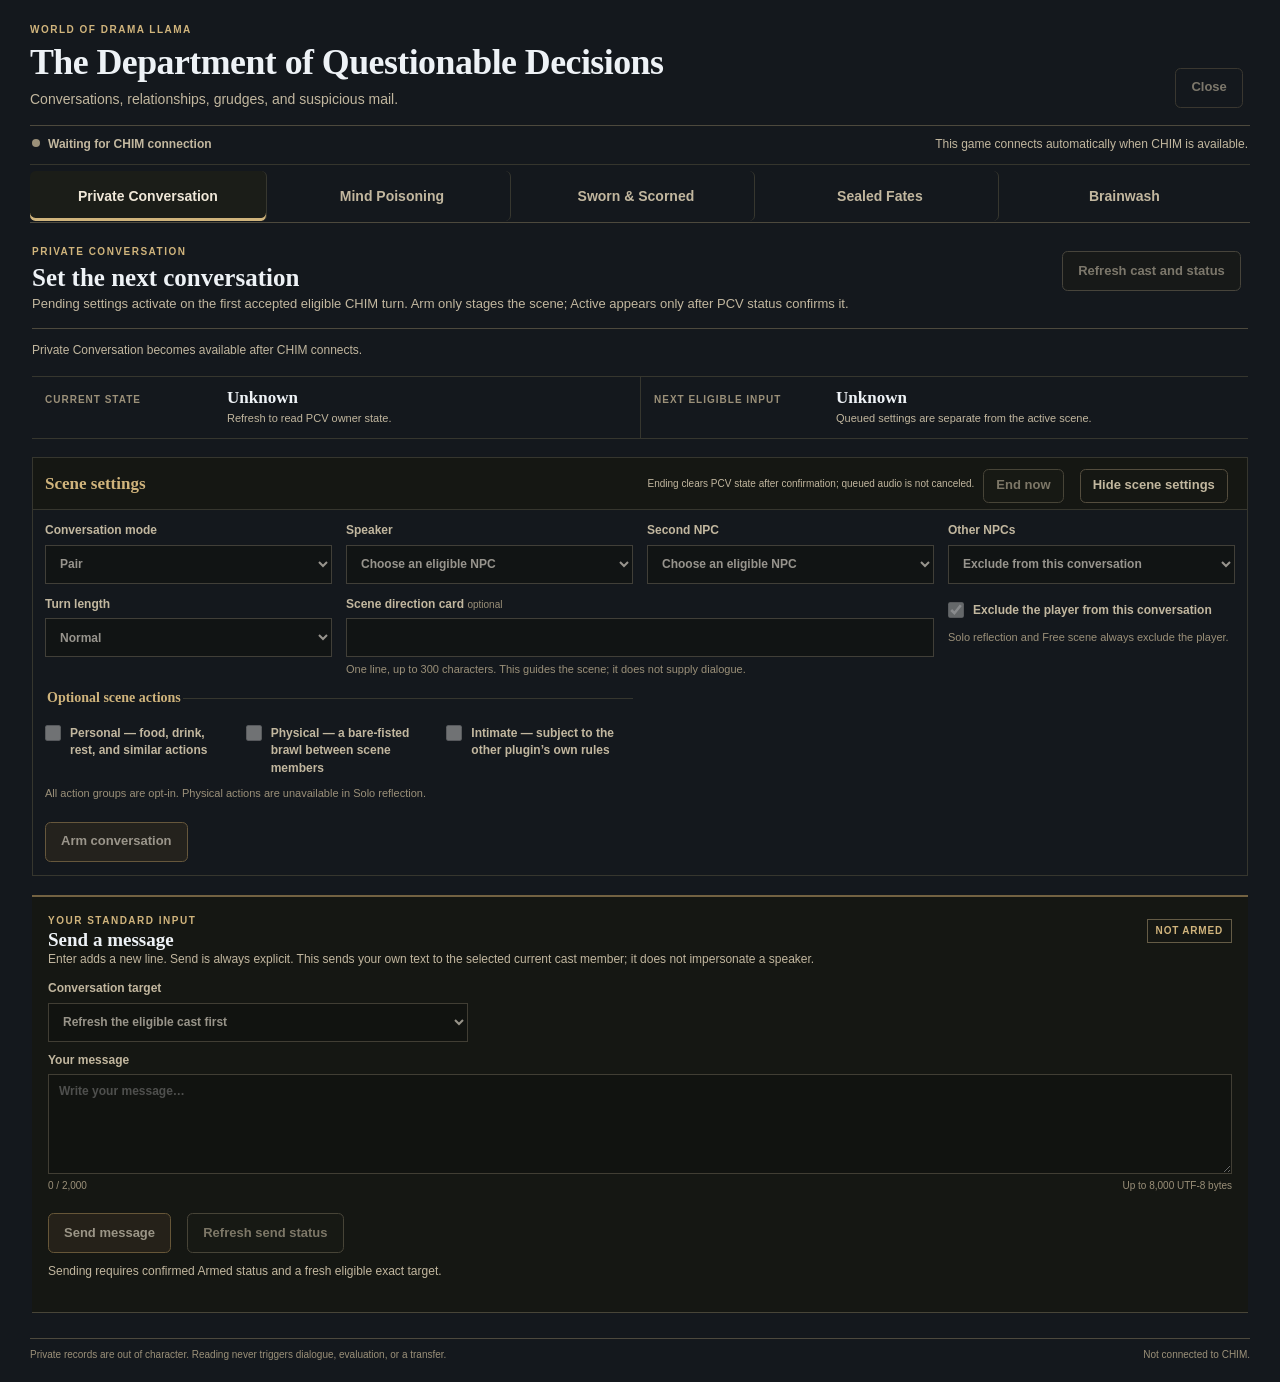
==== ui/index.html @ a4e3b837 "feat: integrate Brainwash authoring into PRISMA" ====
<!doctype html>
<html lang="en">
<head>
  <meta charset="utf-8">
  <meta name="viewport" content="width=device-width, initial-scale=1">
  <meta name="color-scheme" content="dark">
  <title>World of Drama Llama: The Department of Questionable Decisions</title>
  <link rel="stylesheet" href="./app.css">
  <link rel="stylesheet" href="./brainwash-editor.css">
  <script src="./brainwash-editor.js" defer></script>
  <script src="./app.js" defer></script>
</head>
<body>
  <main class="app-shell">
    <header class="masthead">
      <div class="brand">
        <p class="eyebrow">World of Drama Llama</p>
        <h1>The Department of Questionable Decisions</h1>
        <p class="subtitle">Conversations, relationships, grudges, and suspicious mail.</p>
      </div>
      <button id="close-view" class="button quiet" type="button">Close</button>
    </header>

    <div class="connection-line">
      <span id="connection-status" class="state-mark" data-state="waiting">Waiting for CHIM connection</span>
      <span id="permission-status" class="subtle">This game connects automatically when CHIM is available.</span>
    </div>
    <div id="connection-actions" class="connection-actions" hidden>
      <div class="button-row connection-buttons">
        <button id="retry-connection" class="button secondary" type="button">Retry connection</button>
      </div>
    </div>

    <nav class="tabs" role="tablist" aria-label="Department tabs">
      <button id="tab-pcv" class="tab" role="tab" type="button" aria-controls="panel-pcv" aria-selected="true" tabindex="0">Private Conversation</button>
      <button id="tab-mp" class="tab" role="tab" type="button" aria-controls="panel-mp" aria-selected="false" tabindex="-1">Mind Poisoning</button>
      <button id="tab-sas" class="tab" role="tab" type="button" aria-controls="panel-sas" aria-selected="false" tabindex="-1">Sworn &amp; Scorned</button>
      <button id="tab-mail" class="tab" role="tab" type="button" aria-controls="panel-mail" aria-selected="false" tabindex="-1">Sealed Fates</button>
      <button id="tab-brainwash" class="tab" role="tab" type="button" aria-controls="panel-brainwash" aria-selected="false" tabindex="-1">Brainwash</button>
    </nav>

    <section id="panel-pcv" class="tab-panel" role="tabpanel" aria-labelledby="tab-pcv" tabindex="0">
      <header class="view-heading">
        <div><p class="eyebrow">PRIVATE CONVERSATION</p><h2>Set the next conversation</h2><p>Pending settings activate on the first accepted eligible CHIM turn. Arm only stages the scene; Active appears only after PCV status confirms it.</p></div>
        <button id="pcv-refresh" class="button secondary" type="button">Refresh cast and status</button>
      </header>
      <p id="pcv-state" class="state-line" role="status" aria-live="polite">Private Conversation becomes available after CHIM connects.</p>
      <div class="pcv-summary">
        <div><span class="field-label">Current state</span><strong id="pcv-current">Unknown</strong><small id="pcv-current-detail">No owner status has been read.</small></div>
        <div><span class="field-label">Next eligible input</span><strong id="pcv-pending">Unknown</strong><small id="pcv-pending-detail">Queued settings are shown separately from an active scene.</small></div>
      </div>

      <div class="pcv-settings-heading">
        <span id="pcv-settings-label">Scene settings</span>
        <div class="pcv-settings-actions">
          <span id="pcv-end-note" class="subtle">Ending clears PCV state after confirmation; queued audio is not canceled.</span>
          <button id="pcv-end" class="button secondary" type="button" aria-describedby="pcv-end-note" disabled>End now</button>
          <button id="pcv-settings-toggle" class="button quiet" type="button" aria-controls="pcv-config-fields" aria-expanded="true">Hide scene settings</button>
        </div>
      </div>
      <form id="pcv-form" novalidate>
        <fieldset id="pcv-config-fields" aria-labelledby="pcv-settings-label" disabled>
          <legend class="sr-only">Scene settings</legend>
          <div class="field-grid">
            <div class="field">
              <label for="conversation-mode">Conversation mode</label>
              <select id="conversation-mode" name="scene_mode">
                <option value="pair">Pair</option><option value="group">Group</option><option value="solo">Solo reflection</option><option value="free">Free scene</option>
              </select>
            </div>
            <div class="field" id="actor-a-wrap"><label for="actor-a">Speaker</label><select id="actor-a" name="actor_a"><option value="">Choose an eligible NPC</option></select></div>
            <div class="field" id="actor-b-wrap"><label for="actor-b">Second NPC</label><select id="actor-b" name="actor_b"><option value="">Choose an eligible NPC</option></select></div>
            <div class="field group-only" id="actor-c-wrap"><label for="actor-c">Additional NPC C</label><select id="actor-c" name="actor_c"><option value="">No additional NPC</option></select></div>
            <div class="field group-only" id="actor-d-wrap"><label for="actor-d">Additional NPC D</label><select id="actor-d" name="actor_d"><option value="">No additional NPC</option></select></div>
            <div class="field group-only" id="opener-wrap"><label for="opener">Who speaks first</label><select id="opener" name="opener"><option value="auto">Auto</option></select></div>
            <div class="field free-only" id="free-cap-wrap"><label for="free-cap">Free-scene cast size</label><select id="free-cap" name="free_cap"><option value="2">2 NPCs</option><option value="3">3 NPCs</option><option value="4">4 NPCs</option><option value="5">5 NPCs</option><option value="6" selected>6 NPCs</option></select></div>
            <div class="field"><label for="bystander-mode">Other NPCs</label><select id="bystander-mode" name="bystander_mode"><option value="exclude">Exclude from this conversation</option><option value="silent">Present but silent</option></select></div>
            <div class="field pair-only"><label for="pace">Turn length</label><select id="pace" name="pace"><option value="normal">Normal</option><option value="short">Short</option><option value="long">Long</option></select></div>
            <div class="field span-two"><label for="scene-card">Scene direction card <span class="optional">optional</span></label><input id="scene-card" name="card" maxlength="300" autocomplete="off"><small>One line, up to 300 characters. This guides the scene; it does not supply dialogue.</small></div>
            <div class="field player-choice"><label class="check-label"><input id="exclude-player" name="exclude_player" type="checkbox" checked><span>Exclude the player from this conversation</span></label><small>Solo reflection and Free scene always exclude the player.</small></div>
            <fieldset class="field action-options span-two"><legend>Optional scene actions</legend>
              <label class="check-label"><input id="action-personal" type="checkbox" name="actions" value="personal"><span>Personal — food, drink, rest, and similar actions</span></label>
              <label class="check-label"><input id="action-physical" type="checkbox" name="actions" value="physical"><span>Physical — a bare-fisted brawl between scene members</span></label>
              <label class="check-label"><input id="action-intimate" type="checkbox" name="actions" value="intimate"><span>Intimate — subject to the other plugin’s own rules</span></label>
              <small>All action groups are opt-in. Physical actions are unavailable in Solo reflection.</small>
            </fieldset>
          </div>
          <div class="button-row"><button id="pcv-arm" class="button" type="button">Arm conversation</button></div>
        </fieldset>
      </form>
      <section class="compose-panel" aria-labelledby="pcv-input-heading">
        <div class="section-heading"><div><p class="eyebrow">YOUR STANDARD INPUT</p><h3 id="pcv-input-heading">Send a message</h3></div><span id="pcv-send-state" class="status-chip">Not armed</span></div>
        <p class="subtle">Enter adds a new line. Send is always explicit. This sends your own text to the selected current cast member; it does not impersonate a speaker.</p>
        <div class="field short-field"><label for="send-target">Conversation target</label><select id="send-target" disabled><option value="">Refresh the eligible cast first</option></select></div>
        <label class="field" for="pcv-text"><span>Your message</span><textarea id="pcv-text" rows="4" placeholder="Write your message…" disabled></textarea><span class="count-line"><span id="pcv-count">0 / 2,000</span><span>Up to 8,000 UTF-8 bytes</span></span></label>
        <div class="button-row"><button id="pcv-send" class="button" type="button" disabled>Send message</button><button id="pcv-refresh-send" class="button secondary" type="button">Refresh send status</button><button id="pcv-discard-unknown" class="button quiet" type="button" hidden>Discard unknown draft</button></div>
        <p id="pcv-send-note" class="notice" role="status" aria-live="polite">Sending requires confirmed Armed status and a fresh eligible exact target.</p>
      </section>
    </section>

    <section id="panel-mp" class="tab-panel" role="tabpanel" aria-labelledby="tab-mp" tabindex="0" hidden>
      <header class="view-heading"><div><p class="eyebrow">MIND POISONING · OUT OF CHARACTER INSPECTOR</p><h2>Relationship changes</h2><p>Directed private history, with proposed changes, confirmed outcomes, and later current values kept separate.</p></div><div class="button-row"><button id="mp-refresh" class="button secondary" type="button">Refresh relationship history</button><button id="mp-more" class="button quiet" type="button" disabled>Load older</button></div></header>
      <div class="field-grid filter-grid"><div class="field"><label for="mp-perspective">Perspective</label><select id="mp-perspective" disabled><option value="">No authorized perspectives</option></select><small id="mp-perspective-limit"></small></div><div class="field"><label for="mp-target">Target filter <span class="optional">optional</span></label><select id="mp-target" disabled><option value="">All targets</option></select></div><div id="mp-state" class="state-line span-two" role="status" aria-live="polite">Authentication is required to inspect relationship history.</div></div>
      <div class="table-wrap"><table><thead><tr><th>Direction · event</th><th>Proposed / applied</th><th>Historical before / after</th><th>Current now</th><th>Type, source, reason, certainty</th></tr></thead><tbody id="mp-rows"><tr><td colspan="5" class="empty-row">No authorized history has been read.</td></tr></tbody></table></div>
      <p id="mp-limited" class="notice"></p>
    </section>

    <section id="panel-sas" class="tab-panel" role="tabpanel" aria-labelledby="tab-sas" tabindex="0" hidden>
      <header class="view-heading"><div><p class="eyebrow">SWORN &amp; SCORNED · OUT OF CHARACTER INSPECTOR</p><h2>Grievances and promises</h2><p>Each issue stays with its recorded perspective. Reading here does not settle or alter it.</p></div><div class="button-row"><button id="sas-refresh" class="button secondary" type="button">Refresh grievances and promises</button><button id="sas-more" class="button quiet" type="button" disabled>Load older</button></div></header>
      <div class="field-grid filter-grid"><div class="field"><label for="sas-perspective">Perspective</label><select id="sas-perspective" disabled><option value="">No authorized perspectives</option></select><small id="sas-perspective-limit"></small></div><div id="sas-state" class="state-line" role="status" aria-live="polite">Authentication is required to inspect private issues.</div></div>
      <div class="issue-columns"><section aria-labelledby="grievances-heading"><h3 id="grievances-heading">Grievances</h3><div id="sas-grievances" class="issue-list"><p class="empty-row">No grievance history has been read.</p></div></section><section aria-labelledby="promises-heading"><h3 id="promises-heading">Promises</h3><div id="sas-promises" class="issue-list"><p class="empty-row">No promise history has been read.</p></div></section></div>
      <p id="sas-limited" class="notice"></p>
    </section>

    <section id="panel-mail" class="tab-panel" role="tabpanel" aria-labelledby="tab-mail" tabindex="0" hidden>
      <header class="view-heading"><div><p class="eyebrow">SEALED FATES · OUT OF CHARACTER</p><h2>Letters and mailboxes</h2><p>Compose with the player’s current supported inventory, then inspect receipt-confirmed mail.</p></div><div class="subtabs" role="tablist" aria-label="Sealed Fates views"><button id="mail-compose-tab" class="subtab" type="button" aria-selected="true">Compose</button><button id="mailbox-tab" class="subtab" type="button" aria-selected="false">Mailboxes</button></div></header>
      <p id="mail-state" class="state-line" role="status" aria-live="polite">Authentication is required to use Sealed Fates.</p>
      <section id="mail-compose-view" class="mail-view">
        <div class="button-row compact-row"><button id="mail-refresh" class="button secondary" type="button">Refresh catalog and inventory</button><button id="mail-catalog-more" class="button secondary" type="button" disabled>Load more actors</button><span id="inventory-status" class="subtle">Inventory has not been read.</span></div>
        <div class="mail-grid compose-grid">
          <section class="compose-panel" aria-labelledby="compose-heading"><h3 id="compose-heading">Compose a letter</h3>
            <div class="field-grid">
              <div class="field"><label for="letter-writer">Writer</label><select id="letter-writer" disabled><option value="">No authorized writers</option></select></div>
              <div class="field"><label for="letter-recipient">Recipient</label><select id="letter-recipient" disabled><option value="">No authorized recipients</option></select></div>
              <label class="check-label span-two"><input id="sign-as-other" type="checkbox" disabled><span>Sign as someone else</span></label>
              <div id="signature-wrap" class="field span-two" hidden><label for="letter-signature">Signature shown on the letter</label><select id="letter-signature" disabled><option value="">Choose an authorized signature</option></select><small>A signature is a claim. It does not change the selected writer.</small></div>
              <div class="field span-two"><label for="letter-body">Letter body</label><textarea id="letter-body" rows="6" disabled></textarea><span class="count-line"><span id="letter-count">0 / 2,000</span><span>Written by the selected OOC writer · 2,000 characters max</span></span></div>
            </div>
            <div class="inventory-block"><div class="section-heading"><div><h4>Your inventory</h4><p class="subtle">Payer is fixed to the player. Only supported current holdings appear here.</p></div><div class="gold-control"><label for="gold-amount">Gold</label><input id="gold-amount" type="number" min="0" step="1" value="0" disabled></div></div>
              <div id="inventory-items" class="inventory-items"><p class="empty-row">Refresh inventory to see supported items.</p></div>
              <p id="attachment-count" class="notice">0 / 8 unique attachment types · Gold counts as one.</p>
            </div>
            <div id="letter-recovery" class="field-grid" aria-label="Unresolved letter operations">
              <div class="field span-two"><label for="letter-operation">Unresolved operation</label><select id="letter-operation" disabled><option value="">No unresolved letters</option></select><small id="letter-recovery-status" role="status" aria-live="polite"></small><small id="letter-recovery-result" role="status" aria-live="polite"></small></div>
            </div>
            <div class="button-row"><button id="letter-review" class="button secondary" type="button" disabled>Review letter</button><button id="letter-send" class="button" type="button" disabled>Send sealed letter</button><button id="letter-reconcile" class="button secondary" type="button" hidden>Reconcile same operation</button><button id="letter-new" class="button quiet" type="button" hidden>New letter / discard draft</button></div>
            <div id="letter-review-summary" class="review-summary" hidden></div><p id="letter-receipt" class="notice" role="status" aria-live="polite"></p>
          </section>
        </div>
      </section>
      <section id="mailbox-view" class="mail-view" hidden><p class="notice">Recipient mailboxes list receipt-confirmed deliveries only. Reading a letter here creates no NPC exposure or player-read receipt.</p><div class="mail-grid mailbox-only"><section class="mailbox-panel wide-mailbox"><h3>Received letters</h3><div class="field"><label for="mailbox-recipient-secondary">Recipient mailbox</label><select id="mailbox-recipient-secondary" disabled><option value="">No authorized recipients</option></select></div><div class="button-row"><button id="mailbox-refresh-secondary" class="button secondary" type="button" disabled>Refresh mailbox</button><button id="mailbox-more-secondary" class="button quiet" type="button" disabled>Load older</button></div><div id="mailbox-list-secondary" class="mailbox-list"><p class="empty-row">Select a recipient and refresh.</p></div><article id="letter-detail-secondary" class="letter-detail" hidden><h4 id="detail-heading-secondary">Letter detail</h4><p id="detail-signature-secondary" class="subtle"></p><p id="detail-author-secondary" class="subtle" hidden></p><p id="detail-body-secondary" class="letter-body"></p><ul id="detail-attachments-secondary" class="detail-attachments"></ul><p class="subtle">Opening this record does not mean an NPC read or learned it.</p></article></section></div></section>
      <p id="mail-limited" class="notice"></p>
    </section>

    <section id="panel-brainwash" class="tab-panel" role="tabpanel" aria-labelledby="tab-brainwash" tabindex="0" hidden>
      <header class="view-heading"><div><p class="eyebrow">BRAINWASH · OUT OF CHARACTER</p><h2>Review an NPC profile change</h2><p>Draft and review selected profile fields before applying them. Beliefs remain separate from the NPC biography.</p></div></header>
      <div id="brainwash-editor" class="brainwash-editor-host"></div>
    </section>

    <footer class="footer"><span>Private records are out of character. Reading never triggers dialogue, evaluation, or a transfer.</span><span id="scope-footer">No authorized scope.</span></footer>
  </main>
</body>
</html>
---- ui/app.css ----
:root {
  color-scheme: dark;
  --bg: #11130f;
  --surface: #171a15;
  --surface-raised: #1d201a;
  --ink: #efe7d8;
  --muted: #c2b79f;
  --dim: #9b9079;
  --line: #4d493d;
  --brass: #d0b47c;
  --green: #aec49f;
  --rust: #e2a18c;
  --focus: #fff1b9;
}

* { box-sizing: border-box; }
[hidden] { display: none !important; }
html, body { min-height: 100%; margin: 0; background: var(--bg); color: var(--ink); }
body { font: 15px/1.45 "Segoe UI", Arial, sans-serif; }
button, input, select, textarea { font: inherit; }
button { cursor: pointer; }
button:disabled, input:disabled, select:disabled, textarea:disabled { cursor: not-allowed; opacity: .62; }
:focus-visible { outline: 3px solid var(--focus); outline-offset: 2px; }

.app-shell { width: min(100%, 1540px); margin: 0 auto; padding: 23px 30px 20px; }
.masthead { display: flex; align-items: flex-end; justify-content: space-between; gap: 24px; border-bottom: 1px solid var(--line); padding-bottom: 16px; }
.brand { min-width: 0; }
.eyebrow { margin: 0 0 5px; color: var(--brass); font-size: 10px; font-weight: 800; letter-spacing: .15em; text-transform: uppercase; }
h1 { max-width: 1080px; margin: 0; font: 700 clamp(24px, 2.8vw, 36px)/1.1 Georgia, "Times New Roman", serif; letter-spacing: -.015em; }
.sr-only { position: absolute; width: 1px; height: 1px; padding: 0; margin: -1px; overflow: hidden; clip: rect(0, 0, 0, 0); white-space: nowrap; border: 0; }
.subtitle { margin: 7px 0 0; color: var(--muted); font-size: 14px; }
.connection-line { display: flex; flex-wrap: wrap; justify-content: space-between; gap: 6px 16px; min-height: 39px; padding: 10px 2px 9px; border-bottom: 1px solid #35352d; }
.connection-actions { display: flex; flex-wrap: wrap; align-items: center; justify-content: space-between; gap: 8px 16px; min-height: 50px; padding: 8px 2px; border-bottom: 1px solid #35352d; }
.connection-actions .button-row { margin-top: 0; }
.state-mark { color: var(--muted); font-size: 12px; font-weight: 700; }
.state-mark::before { content: ""; display: inline-block; width: 8px; height: 8px; margin: 0 8px 1px 0; border-radius: 50%; background: var(--dim); }
.state-mark[data-state="ready"]::before { background: var(--green); }
.state-mark[data-state="error"]::before, .state-mark[data-state="auth"]::before { background: var(--rust); }
.subtle { color: var(--muted); font-size: 12px; }
.tabs { display: grid; grid-template-columns: repeat(auto-fit, minmax(200px, 1fr)); border-bottom: 1px solid var(--line); }
.tab { min-height: 50px; padding: 9px 10px; color: var(--muted); border: 0; border-right: 1px solid #37372f; background: transparent; font-size: 14px; font-weight: 650; }
.tab:last-child { border-right: 0; }
.tab[aria-selected="true"] { color: var(--ink); background: #1b1d18; box-shadow: inset 0 -3px var(--brass); }
.tab:hover:not([aria-selected="true"]), .subtab:hover:not([aria-selected="true"]) { color: var(--ink); background: #191b16; }
.tab-panel { padding: 22px 2px 10px; }
.view-heading, .section-heading { display: flex; align-items: flex-start; justify-content: space-between; gap: 16px; }
.view-heading { border-bottom: 1px solid var(--line); padding-bottom: 14px; margin-bottom: 13px; }
.view-heading h2 { margin: 0 0 4px; font: 700 25px/1.1 Georgia, "Times New Roman", serif; }
.view-heading p:not(.eyebrow) { margin: 0; color: var(--muted); font-size: 13px; }
.view-heading .eyebrow { margin-bottom: 4px; }
.button-row { display: flex; flex-wrap: wrap; align-items: center; gap: 9px; margin-top: 14px; }
.button { min-height: 40px; padding: 8px 15px; border: 1px solid #9d8151; background: #30291d; color: #f4e9d4; font-weight: 700; font-size: 13px; }
.button:hover:not(:disabled) { background: #423721; }
.button.secondary { border-color: #696250; background: #191b16; color: var(--muted); }
.button.secondary:hover:not(:disabled) { color: var(--ink); background: #24251e; }
.button.quiet { border-color: #544d3e; background: transparent; color: var(--muted); }
.button.quiet:hover:not(:disabled) { color: var(--ink); }
.state-line, .notice { min-height: 22px; margin: 8px 0 12px; color: var(--muted); font-size: 12px; }
.state-line[data-state="error"], .notice[data-state="error"] { color: var(--rust); }
.state-line[data-state="success"] { color: var(--green); }
.pcv-summary { display: grid; grid-template-columns: 1fr 1fr; border-top: 1px solid #36362e; border-bottom: 1px solid #36362e; margin: 10px 0 18px; }
.pcv-summary > div { display: grid; grid-template-columns: 170px minmax(150px, 1fr); align-items: baseline; gap: 3px 12px; padding: 11px 13px; }
.pcv-summary > div + div { border-left: 1px solid #36362e; }
.pcv-summary strong { font: 700 17px Georgia, serif; }
.pcv-summary small { grid-column: 2; color: var(--muted); font-size: 11px; }
.pcv-settings-heading { display: flex; align-items: center; justify-content: space-between; gap: 12px; min-height: 48px; margin-top: 10px; padding: 5px 12px; border: 1px solid #36362e; background: #151713; }
.pcv-settings-heading > span { color: var(--brass); font: 700 17px Georgia, serif; }
.pcv-settings-actions { display: flex; align-items: center; justify-content: flex-end; gap: 9px; }
.pcv-settings-actions .subtle { font-size: 10px; }
.pcv-settings-heading .button { min-height: 34px; padding: 6px 12px; white-space: nowrap; }
#pcv-form #pcv-config-fields:not([hidden]) { padding: 12px; border: 1px solid #36362e; border-top: 0; }
.field-label { color: var(--dim); font-size: 10px; font-weight: 800; letter-spacing: .1em; text-transform: uppercase; }
fieldset { min-width: 0; margin: 0; padding: 0; border: 0; }
fieldset > legend, .action-options > legend { margin-bottom: 10px; color: var(--brass); font: 700 17px Georgia, serif; }
.field-grid { display: grid; grid-template-columns: repeat(4, minmax(0, 1fr)); gap: 12px 14px; }
.field { display: grid; align-content: start; gap: 5px; min-width: 0; color: var(--muted); font-size: 12px; font-weight: 700; }
.field > label, .field > span:first-child { color: var(--muted); }
.field small, .field > small { color: var(--dim); font-size: 11px; font-weight: 400; }
.field input:not([type="checkbox"]), .field select, .field textarea, .gold-control input { width: 100%; min-height: 39px; padding: 8px 10px; border: 1px solid #5f594a; border-radius: 0; background: #10120f; color: var(--ink); }
.field textarea { resize: vertical; min-height: 100px; line-height: 1.45; }
.field input[type="number"], .gold-control input { max-width: 120px; }
.span-two { grid-column: span 2; }
.span-four { grid-column: 1 / -1; }
.optional { color: var(--dim); font-size: 10px; font-weight: 400; text-transform: lowercase; }
.check-label { display: flex; align-items: flex-start; gap: 9px; padding: 6px 0; color: var(--ink); font-size: 12px; }
.check-label input { accent-color: var(--brass); width: 16px; height: 16px; margin: 0; flex: 0 0 auto; }
.action-options { display: grid; grid-template-columns: repeat(3, minmax(0, 1fr)); gap: 3px 14px; border-top: 1px solid #36362e; padding-top: 10px; }
.action-options legend { grid-column: 1 / -1; margin-bottom: 3px; font-size: 14px; }
.action-options small { grid-column: 1 / -1; }
.compose-panel, .mailbox-panel { border-top: 2px solid #736242; border-bottom: 1px solid #484538; background: #151713; padding: 14px 16px 15px; margin-top: 19px; }
.compose-panel h3, .mailbox-panel h3, .issue-columns h3 { margin: 0 0 8px; font: 700 19px Georgia, serif; }
.compose-panel .subtle { margin-top: 0; }
.section-heading { align-items: center; }
.section-heading h3, .section-heading h4 { margin: 0; }
.section-heading h4 { font: 700 16px Georgia, serif; }
.section-heading p { margin: 3px 0 0; }
.status-chip { padding: 4px 8px; border: 1px solid #655c46; color: var(--brass); font-size: 10px; font-weight: 800; letter-spacing: .08em; text-transform: uppercase; white-space: nowrap; }
.short-field { max-width: 420px; margin: 10px 0; }
.count-line { display: flex; justify-content: space-between; gap: 12px; color: var(--dim); font-size: 10px; font-weight: 400; }
.filter-grid { grid-template-columns: minmax(220px, .65fr) minmax(220px, .7fr) minmax(300px, 1.3fr); align-items: end; }
.filter-grid .state-line { grid-column: 1 / -1; margin: 0; padding: 5px 0 9px; }
.table-wrap { width: 100%; overflow-x: auto; border-top: 1px solid var(--line); }
table { width: 100%; border-collapse: collapse; min-width: 960px; }
th { padding: 9px 10px; color: var(--dim); text-align: left; text-transform: uppercase; letter-spacing: .09em; font-size: 9px; border-bottom: 1px solid var(--line); }
td { padding: 10px; border-bottom: 1px solid #39382f; vertical-align: top; font-size: 12px; }
td strong { display: block; color: var(--ink); font-size: 12px; }
td small { display: block; margin-top: 3px; color: var(--muted); font-size: 10px; overflow-wrap: anywhere; }
.empty-row { color: var(--dim); font-size: 12px; }
.issue-columns { display: grid; grid-template-columns: 1fr 1fr; gap: 22px; margin-top: 16px; }
.issue-columns section { min-width: 0; }
.issue-list { border-top: 1px solid var(--line); }
.issue-row { display: grid; grid-template-columns: minmax(110px, .7fr) minmax(180px, 1.3fr) minmax(160px, 1fr); gap: 10px; padding: 10px 7px; border-bottom: 1px solid #37372f; }
.issue-row strong { display: block; font-size: 12px; }
.issue-row small { display: block; color: var(--muted); font-size: 10px; margin-top: 3px; }
.subtabs { display: flex; gap: 4px; border-bottom: 1px solid var(--line); }
.subtab { min-height: 38px; padding: 7px 12px; border: 0; border-bottom: 2px solid transparent; background: transparent; color: var(--muted); font-size: 12px; font-weight: 700; }
.subtab[aria-selected="true"] { color: var(--ink); border-bottom-color: var(--brass); }
.compact-row { align-items: center; margin: 0 0 8px; }
.compact-row .subtle { margin-left: 3px; }
.mail-grid { display: grid; grid-template-columns: minmax(0, 1.1fr) minmax(320px, .9fr); gap: 18px; align-items: start; }
.compose-grid { grid-template-columns: minmax(0, 1fr); max-width: 1180px; }
.mail-grid > section { margin-top: 8px; min-width: 0; }
.mail-grid .compose-panel, .mail-grid .mailbox-panel { margin-top: 0; }
.mail-grid h3 { font-size: 18px; }
.mail-grid .field-grid { grid-template-columns: repeat(2, minmax(0, 1fr)); }
.inventory-block { margin-top: 14px; padding-top: 12px; border-top: 1px solid var(--line); }
.gold-control { display: grid; gap: 3px; width: 100px; color: var(--muted); font-size: 11px; font-weight: 700; }
.gold-control input { min-height: 34px; padding: 5px 7px; }
.inventory-items { max-height: 220px; overflow-y: auto; border-top: 1px solid #36362e; margin-top: 8px; }
.inventory-row { display: grid; grid-template-columns: 25px minmax(130px, 1fr) auto 95px; gap: 8px; align-items: center; padding: 7px 4px; border-bottom: 1px solid #33342d; font-size: 11px; }
.inventory-row input[type="checkbox"] { width: 16px; height: 16px; accent-color: var(--brass); }
.inventory-row input[type="number"] { width: 85px; min-height: 32px; padding: 4px 6px; border: 1px solid #5f594a; background: #10120f; color: var(--ink); }
.inventory-row small { color: var(--muted); }
.review-summary { margin-top: 12px; padding: 10px 12px; border-left: 2px solid var(--brass); background: #1b1d18; color: var(--muted); font-size: 12px; }
.review-summary strong { color: var(--ink); }
.mailbox-list { border-top: 1px solid var(--line); margin-top: 10px; }
.mail-item { display: grid; grid-template-columns: minmax(0, 1fr) auto; gap: 3px 9px; width: 100%; text-align: left; padding: 9px 7px; border: 0; border-bottom: 1px solid #37372f; background: transparent; color: var(--ink); }
.mail-item:hover, .mail-item[aria-pressed="true"] { background: #20211b; border-left: 2px solid var(--brass); }
.mail-item strong { font-size: 12px; }
.mail-item small { color: var(--muted); font-size: 10px; }
.mail-item .body-preview { grid-column: 1 / -1; color: var(--muted); font-size: 11px; overflow: hidden; text-overflow: ellipsis; white-space: nowrap; }
.mail-item .stage { color: var(--green); font-size: 10px; font-weight: 800; text-transform: uppercase; }
.letter-detail { margin-top: 14px; padding: 12px 13px; border-top: 2px solid #736242; border-bottom: 1px solid var(--line); background: #11130f; }
.letter-detail h4 { margin: 0 0 7px; font: 700 16px Georgia, serif; }
.letter-detail p { overflow-wrap: anywhere; white-space: pre-wrap; }
.letter-body { font: 16px/1.5 Georgia, serif; color: var(--ink); }
.detail-attachments { padding-left: 18px; color: var(--muted); font-size: 11px; }
.mailbox-only { grid-template-columns: minmax(0, 1fr); }
.wide-mailbox { width: 100%; }
.footer { display: flex; justify-content: space-between; gap: 12px; margin-top: 15px; padding-top: 9px; border-top: 1px solid var(--line); color: var(--dim); font-size: 10px; }

@media (max-height: 760px) and (min-width: 900px) {
  .app-shell { padding-top: 8px; padding-bottom: 8px; }
  .masthead { padding-bottom: 8px; }
  h1 { font-size: clamp(23px, 2.1vw, 30px); }
  .subtitle { margin-top: 2px; font-size: 12px; }
  .connection-line { min-height: 27px; padding-top: 5px; padding-bottom: 5px; }
  .tab { min-height: 38px; padding-top: 5px; padding-bottom: 5px; }
  .tab-panel { padding-top: 8px; padding-bottom: 4px; }
  .view-heading { padding-bottom: 7px; margin-bottom: 6px; }
  .view-heading h2 { margin-bottom: 2px; font-size: 22px; }
  .view-heading p:not(.eyebrow) { font-size: 11px; line-height: 1.25; }
  .state-line, .notice { min-height: 16px; margin: 3px 0 5px; font-size: 11px; }
  .pcv-summary { margin: 4px 0 6px; }
  .pcv-summary > div { padding: 5px 10px; }
  .pcv-summary small { display: none; }
  .pcv-settings-heading { min-height: 38px; margin-top: 3px; padding: 2px 8px; }
  .pcv-settings-heading > span { font-size: 15px; }
  .pcv-settings-actions { gap: 6px; }
  .pcv-settings-actions .subtle { font-size: 9px; white-space: nowrap; }
  .pcv-settings-heading .button { min-height: 32px; padding: 5px 9px; font-size: 11px; }
  .button-row { gap: 7px; margin-top: 7px; }
  .button { min-height: 36px; padding: 6px 12px; }
  .compose-panel { margin-top: 7px; padding: 8px 12px 9px; }
  .compose-panel h3 { margin-bottom: 4px; font-size: 17px; }
  .compose-panel > p.subtle { margin: 2px 0 5px; font-size: 11px; line-height: 1.25; }
  .short-field { margin: 5px 0; }
  .field { gap: 3px; }
  #pcv-text { height: 72px; min-height: 72px; }
}

@media (max-width: 1000px) {
  .app-shell { padding: 16px 18px; }
  .field-grid { grid-template-columns: repeat(2, minmax(0, 1fr)); }
  .mail-grid { grid-template-columns: 1fr; }
  .pcv-summary > div { grid-template-columns: 125px 1fr; }
  .filter-grid { grid-template-columns: 1fr 1fr; }
}
@media (max-width: 620px) {
  .app-shell { padding: 12px; }
  .masthead { align-items: flex-start; }
  .masthead > .button { min-width: 60px; }
  .tabs { grid-template-columns: repeat(2, minmax(0, 1fr)); }
  .tab { border-bottom: 1px solid #37372f; }
  .tab:nth-child(2n) { border-right: 0; }
  .view-heading { flex-direction: column; }
  .field-grid, .filter-grid, .issue-columns, .pcv-summary { grid-template-columns: 1fr; }
  .pcv-summary > div { grid-template-columns: 140px minmax(0, 1fr); }
  .pcv-summary > div + div { border-left: 0; border-top: 1px solid #36362e; }
  .span-two { grid-column: auto; }
  .action-options { grid-template-columns: 1fr; }
  .action-options legend, .action-options small { grid-column: auto; }
  .filter-grid .state-line { grid-column: auto; }
  .footer { flex-direction: column; }
}
---- ui/brainwash-editor.css ----
:root {
  color-scheme: light dark;
  font: 16px/1.45 system-ui, sans-serif;
}

* { box-sizing: border-box; }
body { margin: 0; background: #14181d; color: #eef2f6; }
.brainwash-page { max-width: 1100px; margin: 0 auto; padding: 1.25rem; }
.brainwash-header { display: flex; align-items: center; justify-content: space-between; gap: 1rem; margin-bottom: 1rem; }
.brainwash-header h1, .brainwash-header p { margin: 0; }
.brainwash-header p { color: #b5c0cb; }
.brainwash-editor { display: grid; gap: 1rem; }
.brainwash-panel { min-width: 0; padding: 1rem; border: 1px solid #3a4652; border-radius: .5rem; background: #1d242c; }
.brainwash-panel h2 { margin: 0 0 .75rem; font-size: 1.15rem; }
.brainwash-panel > label { display: block; margin: .6rem 0; }
.brainwash-panel input[type="search"], .brainwash-panel select, .brainwash-panel textarea, .brainwash-login input[type="password"] {
  display: block; width: 100%; margin-top: .3rem; padding: .65rem; border: 1px solid #596777; border-radius: .3rem; background: #10151a; color: inherit; font: inherit;
}
.brainwash-panel textarea { resize: vertical; }
.brainwash-fields { display: grid; gap: .75rem; }
.brainwash-fields fieldset, .brainwash-panel fieldset { min-width: 0; margin: 0; padding: .75rem; border: 1px solid #44515e; border-radius: .35rem; }
.brainwash-fields legend, .brainwash-panel legend { padding: 0 .3rem; font-weight: 650; text-transform: capitalize; }
.brainwash-panel fieldset label { display: inline-flex; align-items: center; gap: .45rem; }
button { min-height: 2.5rem; margin: .35rem .45rem .1rem 0; padding: .5rem .85rem; border: 1px solid #6c91b4; border-radius: .35rem; background: #275276; color: white; font: inherit; cursor: pointer; }
button:hover:not(:disabled) { background: #32658e; }
button:disabled, input:disabled, textarea:disabled, select:disabled { opacity: .6; cursor: not-allowed; }
.brainwash-status { margin: 0; padding: .65rem .8rem; border-left: 3px solid #68a9d8; background: #202e39; }
.brainwash-warning { padding: .7rem; border: 1px solid #b17d36; background: #3b2b18; }
.brainwash-review-text { white-space: pre-wrap; overflow-wrap: anywhere; margin: .45rem 0; padding: .55rem; background: #111820; border-radius: .25rem; }
.brainwash-login { max-width: 32rem; margin: 3rem auto; }
.brainwash-login label { display: block; margin: .9rem 0; }
.brainwash-login .brainwash-status { margin: .8rem 0; }
:focus-visible { outline: 3px solid #f0c66e; outline-offset: 2px; }

@media (max-width: 640px) {
  .brainwash-page { padding: .75rem; }
  .brainwash-header { align-items: flex-start; }
  .brainwash-header form { flex: none; }
}
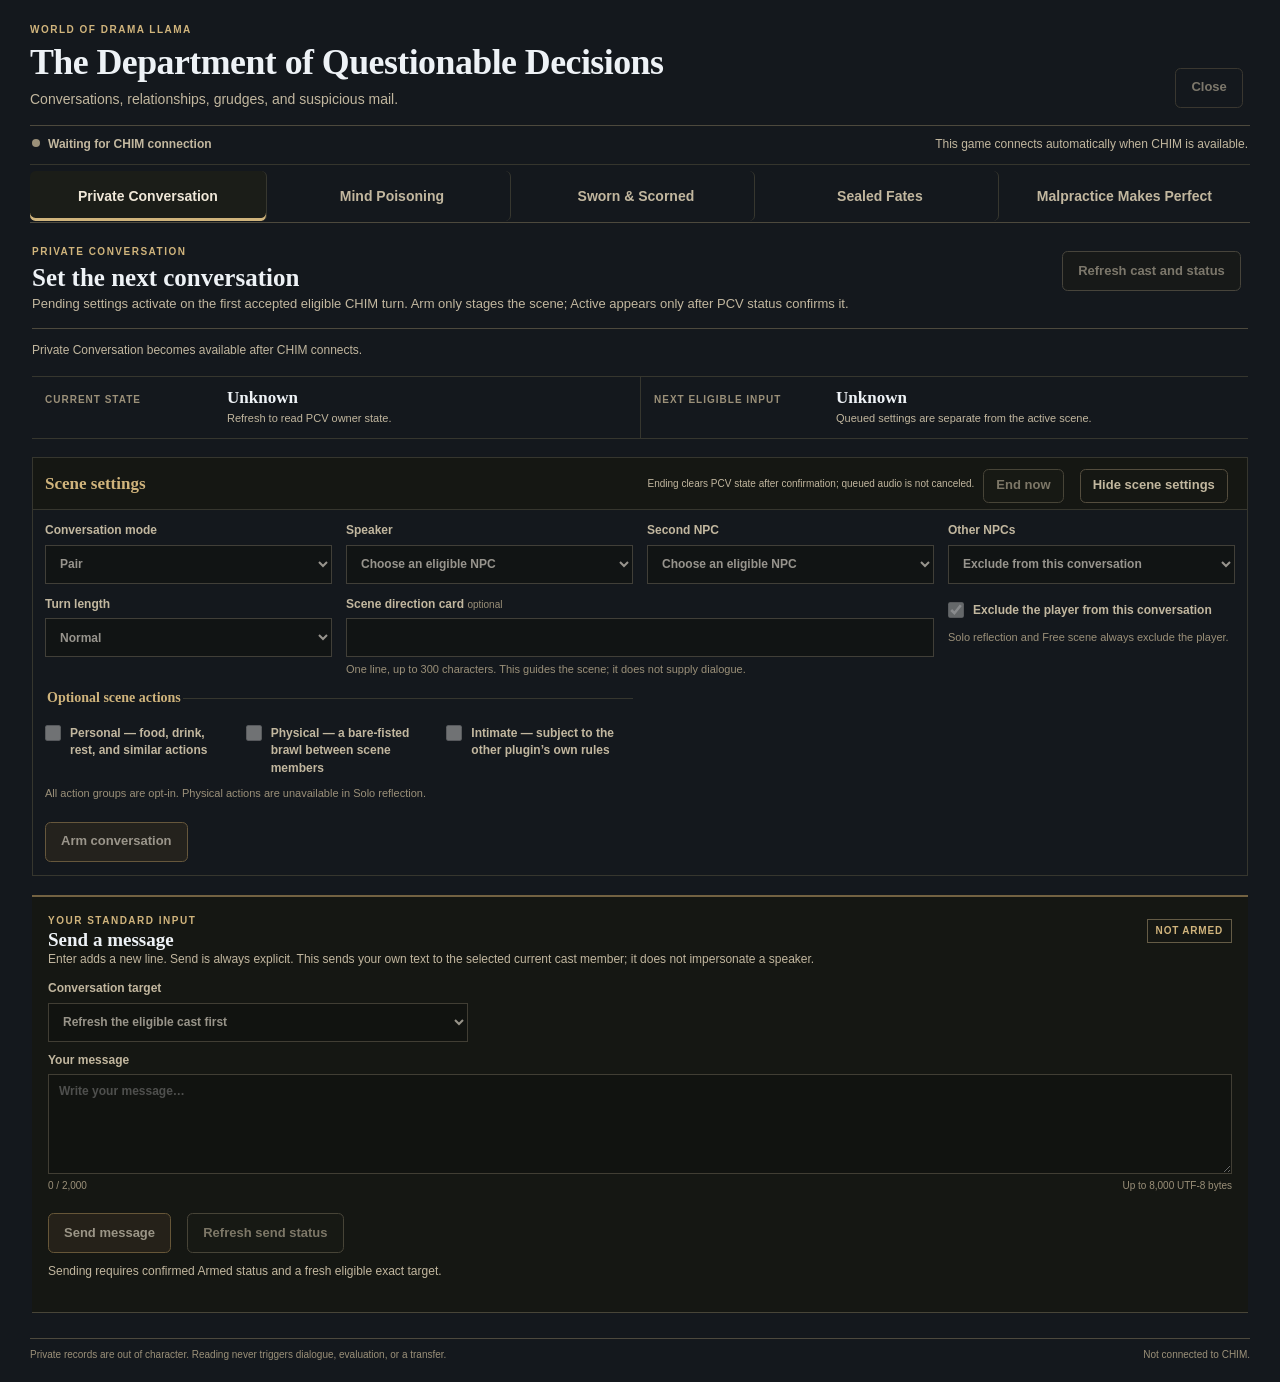
==== commit fb5ae2a7: "chore: rename Brainwash UI to Malpractice Makes Perfect" ====
--- a/ui/index.html
+++ b/ui/index.html
@@ -36,7 +36,7 @@
       <button id="tab-mp" class="tab" role="tab" type="button" aria-controls="panel-mp" aria-selected="false" tabindex="-1">Mind Poisoning</button>
       <button id="tab-sas" class="tab" role="tab" type="button" aria-controls="panel-sas" aria-selected="false" tabindex="-1">Sworn &amp; Scorned</button>
       <button id="tab-mail" class="tab" role="tab" type="button" aria-controls="panel-mail" aria-selected="false" tabindex="-1">Sealed Fates</button>
-      <button id="tab-brainwash" class="tab" role="tab" type="button" aria-controls="panel-brainwash" aria-selected="false" tabindex="-1">Brainwash</button>
+      <button id="tab-brainwash" class="tab" role="tab" type="button" aria-controls="panel-brainwash" aria-selected="false" tabindex="-1">Malpractice Makes Perfect</button>
     </nav>
 
     <section id="panel-pcv" class="tab-panel" role="tabpanel" aria-labelledby="tab-pcv" tabindex="0">
@@ -143,7 +143,7 @@
     </section>
 
     <section id="panel-brainwash" class="tab-panel" role="tabpanel" aria-labelledby="tab-brainwash" tabindex="0" hidden>
-      <header class="view-heading"><div><p class="eyebrow">BRAINWASH · OUT OF CHARACTER</p><h2>Review an NPC profile change</h2><p>Draft and review selected profile fields before applying them. Beliefs remain separate from the NPC biography.</p></div></header>
+      <header class="view-heading"><div><p class="eyebrow">OUT OF CHARACTER · NPC AUTHORING</p><h2>Malpractice Makes Perfect</h2><p>Unlicensed character development</p><p>Draft and review selected profile fields before applying them. Beliefs remain separate from the NPC biography.</p></div></header>
       <div id="brainwash-editor" class="brainwash-editor-host"></div>
     </section>
 
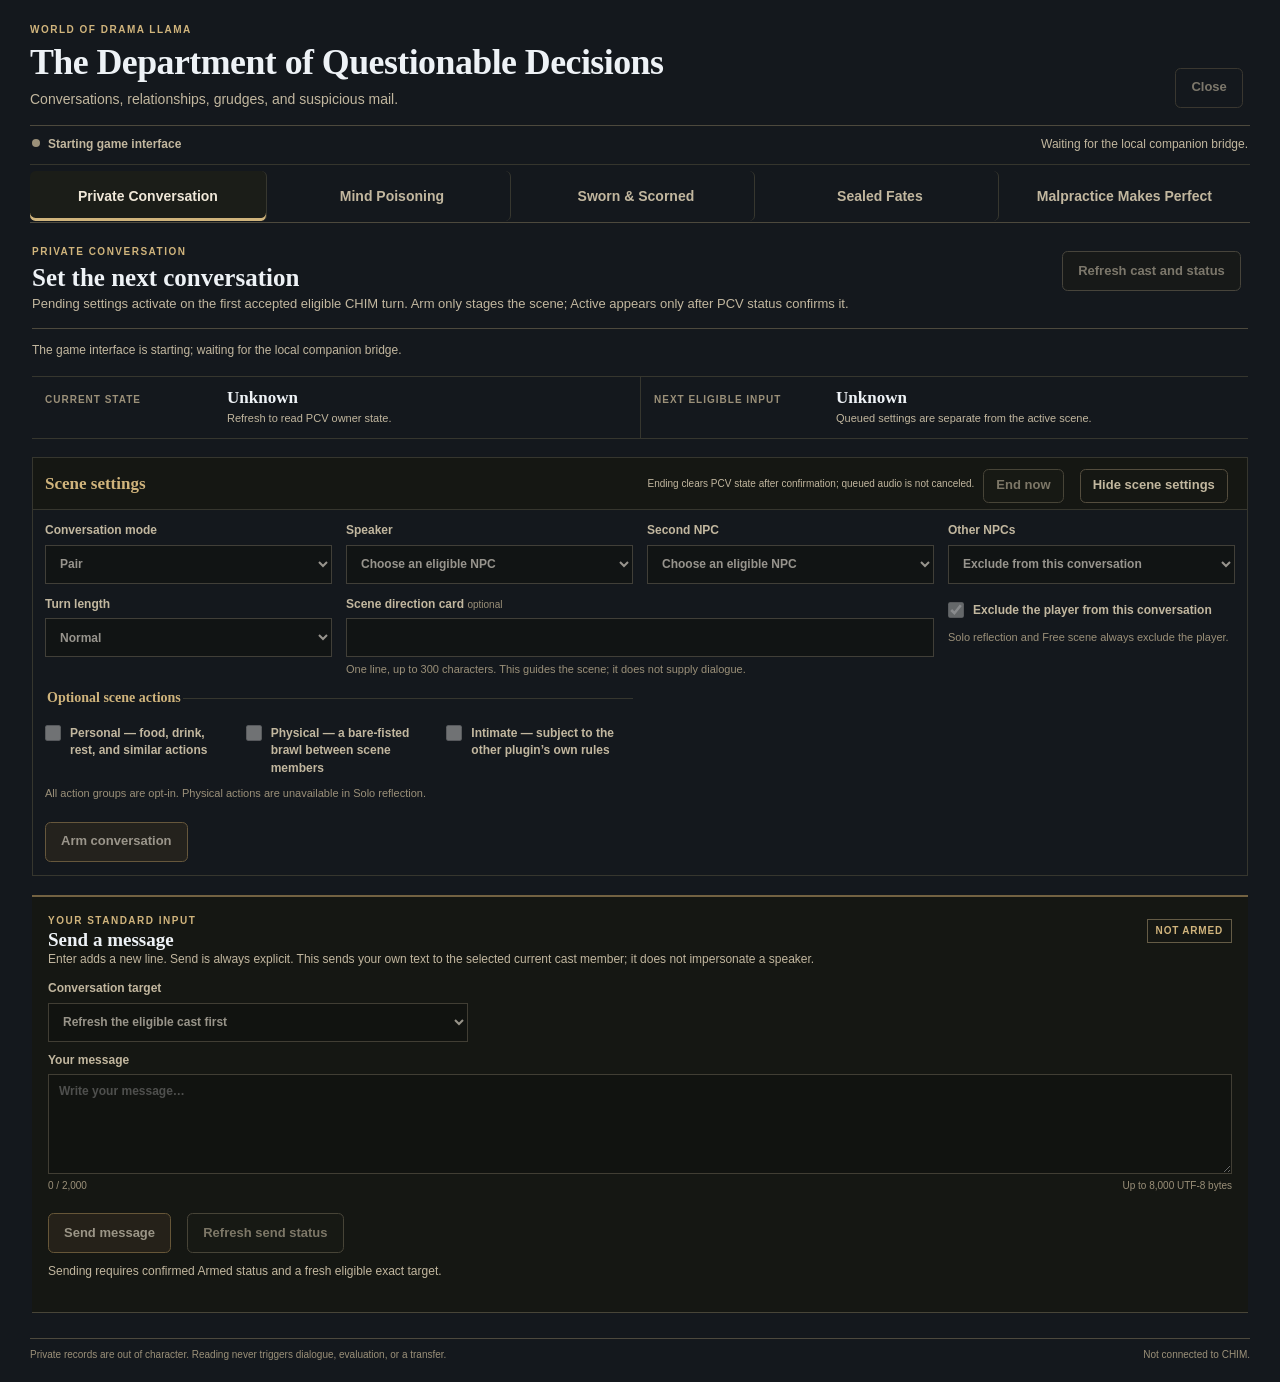
==== commit b508076f: "Fix companion startup handshake and add bounded diagnostics" ====
--- a/ui/index.html
+++ b/ui/index.html
@@ -22,8 +22,8 @@
     </header>
 
     <div class="connection-line">
-      <span id="connection-status" class="state-mark" data-state="waiting">Waiting for CHIM connection</span>
-      <span id="permission-status" class="subtle">This game connects automatically when CHIM is available.</span>
+      <span id="connection-status" class="state-mark" data-state="waiting">Starting game interface</span>
+      <span id="permission-status" class="subtle">Waiting for the local companion bridge.</span>
     </div>
     <div id="connection-actions" class="connection-actions" hidden>
       <div class="button-row connection-buttons">
--- a/ui/brainwash-editor.css
+++ b/ui/brainwash-editor.css
@@ -13,7 +13,7 @@
 .brainwash-panel { min-width: 0; padding: 1rem; border: 1px solid #3a4652; border-radius: .5rem; background: #1d242c; }
 .brainwash-panel h2 { margin: 0 0 .75rem; font-size: 1.15rem; }
 .brainwash-panel > label { display: block; margin: .6rem 0; }
-.brainwash-panel input[type="search"], .brainwash-panel select, .brainwash-panel textarea, .brainwash-login input[type="password"] {
+.brainwash-panel input[type="search"], .brainwash-panel select, .brainwash-panel textarea {
   display: block; width: 100%; margin-top: .3rem; padding: .65rem; border: 1px solid #596777; border-radius: .3rem; background: #10151a; color: inherit; font: inherit;
 }
 .brainwash-panel textarea { resize: vertical; }
@@ -27,13 +27,9 @@
 .brainwash-status { margin: 0; padding: .65rem .8rem; border-left: 3px solid #68a9d8; background: #202e39; }
 .brainwash-warning { padding: .7rem; border: 1px solid #b17d36; background: #3b2b18; }
 .brainwash-review-text { white-space: pre-wrap; overflow-wrap: anywhere; margin: .45rem 0; padding: .55rem; background: #111820; border-radius: .25rem; }
-.brainwash-login { max-width: 32rem; margin: 3rem auto; }
-.brainwash-login label { display: block; margin: .9rem 0; }
-.brainwash-login .brainwash-status { margin: .8rem 0; }
 :focus-visible { outline: 3px solid #f0c66e; outline-offset: 2px; }
 
 @media (max-width: 640px) {
   .brainwash-page { padding: .75rem; }
   .brainwash-header { align-items: flex-start; }
-  .brainwash-header form { flex: none; }
 }
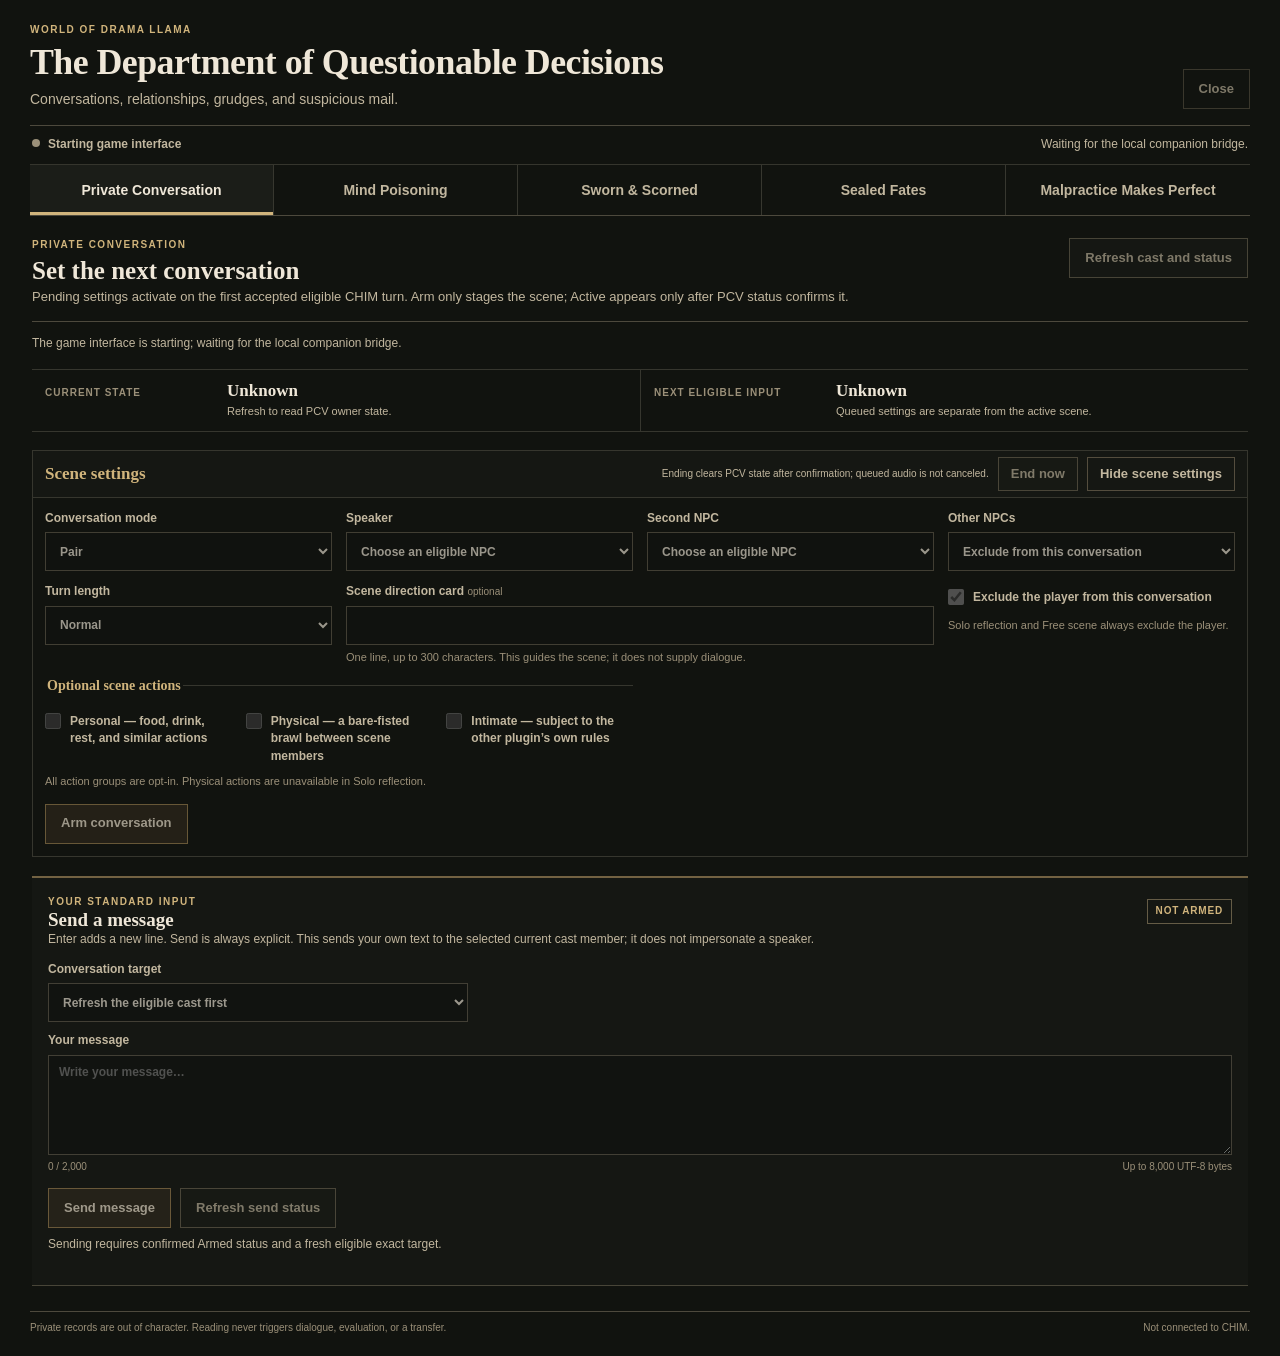
==== commit 85223582: "Integrate MMP evidence desk and default night mode in PRISMA" ====
--- a/ui/index.html
+++ b/ui/index.html
@@ -131,9 +131,9 @@
               <p id="attachment-count" class="notice">0 / 8 unique attachment types · Gold counts as one.</p>
             </div>
             <div id="letter-recovery" class="field-grid" aria-label="Unresolved letter operations">
-              <div class="field span-two"><label for="letter-operation">Unresolved operation</label><select id="letter-operation" disabled><option value="">No unresolved letters</option></select><small id="letter-recovery-status" role="status" aria-live="polite"></small><small id="letter-recovery-result" role="status" aria-live="polite"></small></div>
+              <div class="field span-two"><label for="letter-operation">Unresolved operation</label><select id="letter-operation" disabled><option value="">Waiting letters not confirmed</option></select><small id="letter-recovery-status" role="status" aria-live="polite"></small><small id="letter-pending-status" role="status" aria-live="polite"></small><small id="letter-recovery-result" role="status" aria-live="polite"></small></div>
             </div>
-            <div class="button-row"><button id="letter-review" class="button secondary" type="button" disabled>Review letter</button><button id="letter-send" class="button" type="button" disabled>Send sealed letter</button><button id="letter-reconcile" class="button secondary" type="button" hidden>Reconcile same operation</button><button id="letter-new" class="button quiet" type="button" hidden>New letter / discard draft</button></div>
+            <div class="button-row"><button id="letter-review" class="button secondary" type="button" disabled>Review letter</button><button id="letter-send" class="button" type="button" disabled>Send sealed letter</button><button id="letter-pending-refresh" class="button secondary" type="button" disabled>Refresh waiting letters</button><button id="letter-pending-continue" class="button secondary" type="button" hidden disabled>Continue checking waiting letters</button><button id="letter-reconcile" class="button secondary" type="button" hidden>Reconcile same operation</button><button id="letter-resume" class="button secondary" type="button" hidden disabled>Resume delivery</button><button id="letter-new" class="button quiet" type="button" hidden>New letter / discard draft</button></div>
             <div id="letter-review-summary" class="review-summary" hidden></div><p id="letter-receipt" class="notice" role="status" aria-live="polite"></p>
           </section>
         </div>
@@ -143,7 +143,6 @@
     </section>
 
     <section id="panel-brainwash" class="tab-panel" role="tabpanel" aria-labelledby="tab-brainwash" tabindex="0" hidden>
-      <header class="view-heading"><div><p class="eyebrow">OUT OF CHARACTER · NPC AUTHORING</p><h2>Malpractice Makes Perfect</h2><p>Unlicensed character development</p><p>Draft and review selected profile fields before applying them. Beliefs remain separate from the NPC biography.</p></div></header>
       <div id="brainwash-editor" class="brainwash-editor-host"></div>
     </section>
 
--- a/ui/brainwash-editor.css
+++ b/ui/brainwash-editor.css
@@ -1,35 +1,67 @@
-:root {
-  color-scheme: light dark;
-  font: 16px/1.45 system-ui, sans-serif;
-}
+/* Scope all controls: other Department tabs retain their own design. */
+body.brainwash-web { margin:0; background:#101713; }
+.brainwash-page { max-width:1560px; margin:auto; padding:24px; }
+.brainwash-editor { --ink:#222c2b; --paper:#f6f1e6; --rule:#c9c0ae; --red:#a33b2b; --muted:#62665d; --surface:#ece6d9; --input:#fffaf0; --input-border:#a69c88; --status:#ede5d6; --source:#f8f3e8; --line:#b5ab98; --button:var(--ink); --button-text:#fff7e6; --button-hover:#384843; --button-hover-text:#fff7e6; color:var(--ink); font:15px/1.55 'Segoe UI',sans-serif; color-scheme:light; display:grid; grid-template-columns:220px minmax(300px,1.35fr) minmax(290px,1fr); grid-template-areas:'masthead masthead masthead' 'status status status' 'cast desk findings' 'cast fields findings' 'cast undo findings'; gap:20px; align-items:start; padding:24px; background:var(--paper); border:1px solid var(--rule); }
+.brainwash-editor *, .brainwash-editor *::before, .brainwash-editor *::after { box-sizing:border-box; }
+.brainwash-editor h1,.brainwash-editor h2,.brainwash-editor h3 { color:var(--ink); font-family:Georgia,'Times New Roman',serif; font-weight:400; letter-spacing:-.03em; }
+.brainwash-editor h1 { font-size:clamp(28px,3vw,43px); line-height:1.05; margin:7px 0; }
+.brainwash-editor h2 { font-size:29px; line-height:1.15; margin:9px 0 16px; }
+.brainwash-editor h3 { font-size:20px; }
+.brainwash-editor p { margin:0 0 12px; }
+.brainwash-masthead { grid-area:masthead; display:flex; align-items:center; gap:20px; padding-bottom:24px; border-bottom:3px double var(--ink); }
+.brainwash-masthead p:first-child,.brainwash-panel > p:first-child { font:600 10px/1.5 'Segoe UI',sans-serif; letter-spacing:.14em; color:var(--muted); }
+.brainwash-masthead p { margin:0; }
+.brainwash-imprint { border:1px solid var(--red); color:var(--red); width:64px; height:64px; display:grid; place-items:center; font:21px Georgia,serif; transform:rotate(-5deg); flex-shrink:0; }
+.brainwash-motto { margin-left:auto !important; max-width:130px; color:var(--red); font:italic 18px/1.25 Georgia,serif; }
+.brainwash-status { grid-area:status; border-left:3px solid var(--red); padding:8px 12px; background:var(--status); font-size:12px; margin:0 !important; overflow-wrap:anywhere; }
+.brainwash-panel { min-width:0; padding:0; background:transparent; border:0; border-radius:0; }
+.brainwash-cast { grid-area:cast; padding-right:20px; border-right:1px solid var(--rule); }
+.brainwash-cast h2 { font-size:24px; }
+.brainwash-workbench { grid-area:desk; }
+.brainwash-findings { grid-area:findings; padding:20px; border:1px solid var(--rule); background:var(--surface); }
+.brainwash-fields { grid-area:fields; border-top:1px solid var(--rule); padding-top:16px; }
+.brainwash-fields:not([open]) > :not(summary) { display:none; }
+.brainwash-fields summary { cursor:pointer; color:var(--red); font-weight:600; }
+.brainwash-fields[open] > * { margin-bottom:12px; }
+.brainwash-undo { grid-area:undo; border-top:1px solid var(--rule); padding-top:16px; }
+.brainwash-undo h2 { font-size:22px; }
+.brainwash-warning { grid-column:1 / -1; border:1px solid var(--red); padding:12px; color:var(--red); }
+.brainwash-editor label { display:block; font-size:13px; font-weight:600; margin:14px 0; }
+.brainwash-editor input[type='search'],.brainwash-editor select,.brainwash-editor textarea { width:100%; display:block; margin-top:6px; padding:10px 12px; background:var(--input); color:var(--ink); border:1px solid var(--input-border); border-radius:0; font:14px/1.6 'Segoe UI',sans-serif; box-shadow:none; }
+.brainwash-editor textarea { resize:vertical; min-height:100px; }
+.brainwash-workbench textarea[aria-label='Creative direction'] { font:19px/1.6 Georgia,serif; min-height:160px; border-left:3px solid var(--red); }
+.brainwash-editor input[type='checkbox'] { accent-color:var(--red); width:17px; height:17px; vertical-align:middle; margin:0 8px 0 0; }
+.brainwash-editor button { min-height:40px; margin:4px 6px 4px 0; padding:9px 13px; border:1px solid var(--ink); border-radius:0; background:var(--button); color:var(--button-text); font:600 12px/1.4 'Segoe UI',sans-serif; cursor:pointer; box-shadow:none; }
+.brainwash-editor button:hover:not(:disabled) { background:var(--button-hover); border-color:var(--button-hover); color:var(--button-hover-text); }
+.brainwash-editor button:disabled,.brainwash-editor input:disabled,.brainwash-editor select:disabled,.brainwash-editor textarea:disabled { opacity:.48; cursor:not-allowed; }
+.brainwash-cast button,.brainwash-conversation button { color:var(--ink); background:transparent; border-color:var(--rule); font-weight:400; }
+.brainwash-cast button:hover:not(:disabled),.brainwash-conversation button:hover:not(:disabled) { color:var(--button-hover-text); }
+.brainwash-approaches { display:flex; border-bottom:1px solid var(--rule); gap:14px; margin:18px 0 12px; }
+.brainwash-approaches button { background:transparent; color:var(--muted); border:0; border-bottom:3px solid transparent; margin:0; padding:10px 0; }
+.brainwash-approaches button[aria-pressed='true'] { color:var(--red); border-bottom-color:var(--red); }
+.brainwash-approaches button:hover:not(:disabled) { background:transparent; color:var(--red); }
+.brainwash-approach-note,.brainwash-caption { color:var(--muted); font-size:12px; }
+.brainwash-identity { display:flex; justify-content:space-between; gap:10px; padding:7px 0; color:var(--muted); font:11px/1.5 Consolas,monospace; border-bottom:1px solid var(--rule); }
+.brainwash-synopsis { font:italic 19px/1.6 Georgia,serif; margin:14px 0 !important; white-space:pre-wrap; overflow-wrap:anywhere; max-height:180px; overflow:auto; }
+.brainwash-conversation { margin:18px 0; padding-top:12px; border-top:1px solid var(--rule); }
+.brainwash-conversation h3 { display:none; }
+.brainwash-conversation > p { font-size:11px; color:var(--muted); }
+.brainwash-editor fieldset { min-width:0; margin:16px 0; padding:14px 0; border:0; border-top:1px solid var(--line); border-radius:0; }
+.brainwash-editor legend { color:var(--ink); font:21px Georgia,serif; text-transform:capitalize; padding:0 8px 0 0; }
+.brainwash-editor fieldset label { font-size:12px; }
+.brainwash-basis { font:600 9px/1.6 'Segoe UI',sans-serif; letter-spacing:.08em; color:var(--red); }
+.brainwash-source { margin:12px 0; padding:12px 14px; border-left:2px solid var(--red); background:var(--source); font:italic 16px/1.55 Georgia,serif; white-space:pre-wrap; overflow-wrap:anywhere; }
+.brainwash-source cite { display:block; margin-top:8px; color:var(--muted); font:10px 'Segoe UI',sans-serif; }
+.brainwash-review-text { white-space:pre-wrap; overflow-wrap:anywhere; font-size:13px; padding:10px 0; border-bottom:1px dotted var(--rule); }
+.brainwash-kept { color:var(--muted); font-size:12px; padding:8px 0; border-top:1px dotted var(--rule); }
+.brainwash-empty-findings h2 { font-style:italic; }
+.brainwash-empty-findings ol { padding-left:20px; font-size:12px; }
+.brainwash-empty-findings li { padding:8px 0; border-bottom:1px dotted var(--rule); }
+.brainwash-empty-desk { min-height:320px; padding-top:20px; }
+.brainwash-editor :focus-visible { outline:3px solid var(--red); outline-offset:3px; }
+@media(max-width:1100px) { .brainwash-editor { grid-template-columns:190px minmax(0,1fr); grid-template-areas:'masthead masthead' 'status status' 'cast desk' 'cast fields' 'cast findings' 'cast undo'; gap:18px; } }
+@media(max-width:640px) { .brainwash-page { padding:0; } .brainwash-editor { display:flex; flex-direction:column; padding:18px; gap:20px; } .brainwash-editor > * { width:100%; } .brainwash-masthead { gap:12px; } .brainwash-imprint { width:42px; height:48px; font-size:14px; } .brainwash-motto { display:none; } .brainwash-cast { border-right:0; border-bottom:1px solid var(--rule); padding:0 0 16px; } .brainwash-masthead p:first-child { font-size:8px; } .brainwash-editor h1 { font-size:27px; } }
 
-* { box-sizing: border-box; }
-body { margin: 0; background: #14181d; color: #eef2f6; }
-.brainwash-page { max-width: 1100px; margin: 0 auto; padding: 1.25rem; }
-.brainwash-header { display: flex; align-items: center; justify-content: space-between; gap: 1rem; margin-bottom: 1rem; }
-.brainwash-header h1, .brainwash-header p { margin: 0; }
-.brainwash-header p { color: #b5c0cb; }
-.brainwash-editor { display: grid; gap: 1rem; }
-.brainwash-panel { min-width: 0; padding: 1rem; border: 1px solid #3a4652; border-radius: .5rem; background: #1d242c; }
-.brainwash-panel h2 { margin: 0 0 .75rem; font-size: 1.15rem; }
-.brainwash-panel > label { display: block; margin: .6rem 0; }
-.brainwash-panel input[type="search"], .brainwash-panel select, .brainwash-panel textarea {
-  display: block; width: 100%; margin-top: .3rem; padding: .65rem; border: 1px solid #596777; border-radius: .3rem; background: #10151a; color: inherit; font: inherit;
-}
-.brainwash-panel textarea { resize: vertical; }
-.brainwash-fields { display: grid; gap: .75rem; }
-.brainwash-fields fieldset, .brainwash-panel fieldset { min-width: 0; margin: 0; padding: .75rem; border: 1px solid #44515e; border-radius: .35rem; }
-.brainwash-fields legend, .brainwash-panel legend { padding: 0 .3rem; font-weight: 650; text-transform: capitalize; }
-.brainwash-panel fieldset label { display: inline-flex; align-items: center; gap: .45rem; }
-button { min-height: 2.5rem; margin: .35rem .45rem .1rem 0; padding: .5rem .85rem; border: 1px solid #6c91b4; border-radius: .35rem; background: #275276; color: white; font: inherit; cursor: pointer; }
-button:hover:not(:disabled) { background: #32658e; }
-button:disabled, input:disabled, textarea:disabled, select:disabled { opacity: .6; cursor: not-allowed; }
-.brainwash-status { margin: 0; padding: .65rem .8rem; border-left: 3px solid #68a9d8; background: #202e39; }
-.brainwash-warning { padding: .7rem; border: 1px solid #b17d36; background: #3b2b18; }
-.brainwash-review-text { white-space: pre-wrap; overflow-wrap: anywhere; margin: .45rem 0; padding: .55rem; background: #111820; border-radius: .25rem; }
-:focus-visible { outline: 3px solid #f0c66e; outline-offset: 2px; }
-
-@media (max-width: 640px) {
-  .brainwash-page { padding: .75rem; }
-  .brainwash-header { align-items: flex-start; }
-}
+.brainwash-editor[data-theme='night'] { --ink:#e4e7d8; --paper:#18221e; --rule:#43564a; --red:#e5a487; --muted:#afbdaf; --surface:#202e26; --input:#111b16; --input-border:#657767; --status:#25362b; --source:#2a3a2d; --line:#536856; --button:#d8cfb8; --button-text:#19231d; --button-hover:#ead9b8; --button-hover-text:#17201b; color-scheme:dark; }
+.brainwash-editor .brainwash-theme-toggle { flex-shrink:0; min-width:94px; background:transparent; color:var(--ink); border-color:var(--rule); }
+@media(max-width:640px) { .brainwash-masthead { flex-wrap:wrap; } .brainwash-theme-toggle { margin-left:auto !important; } }
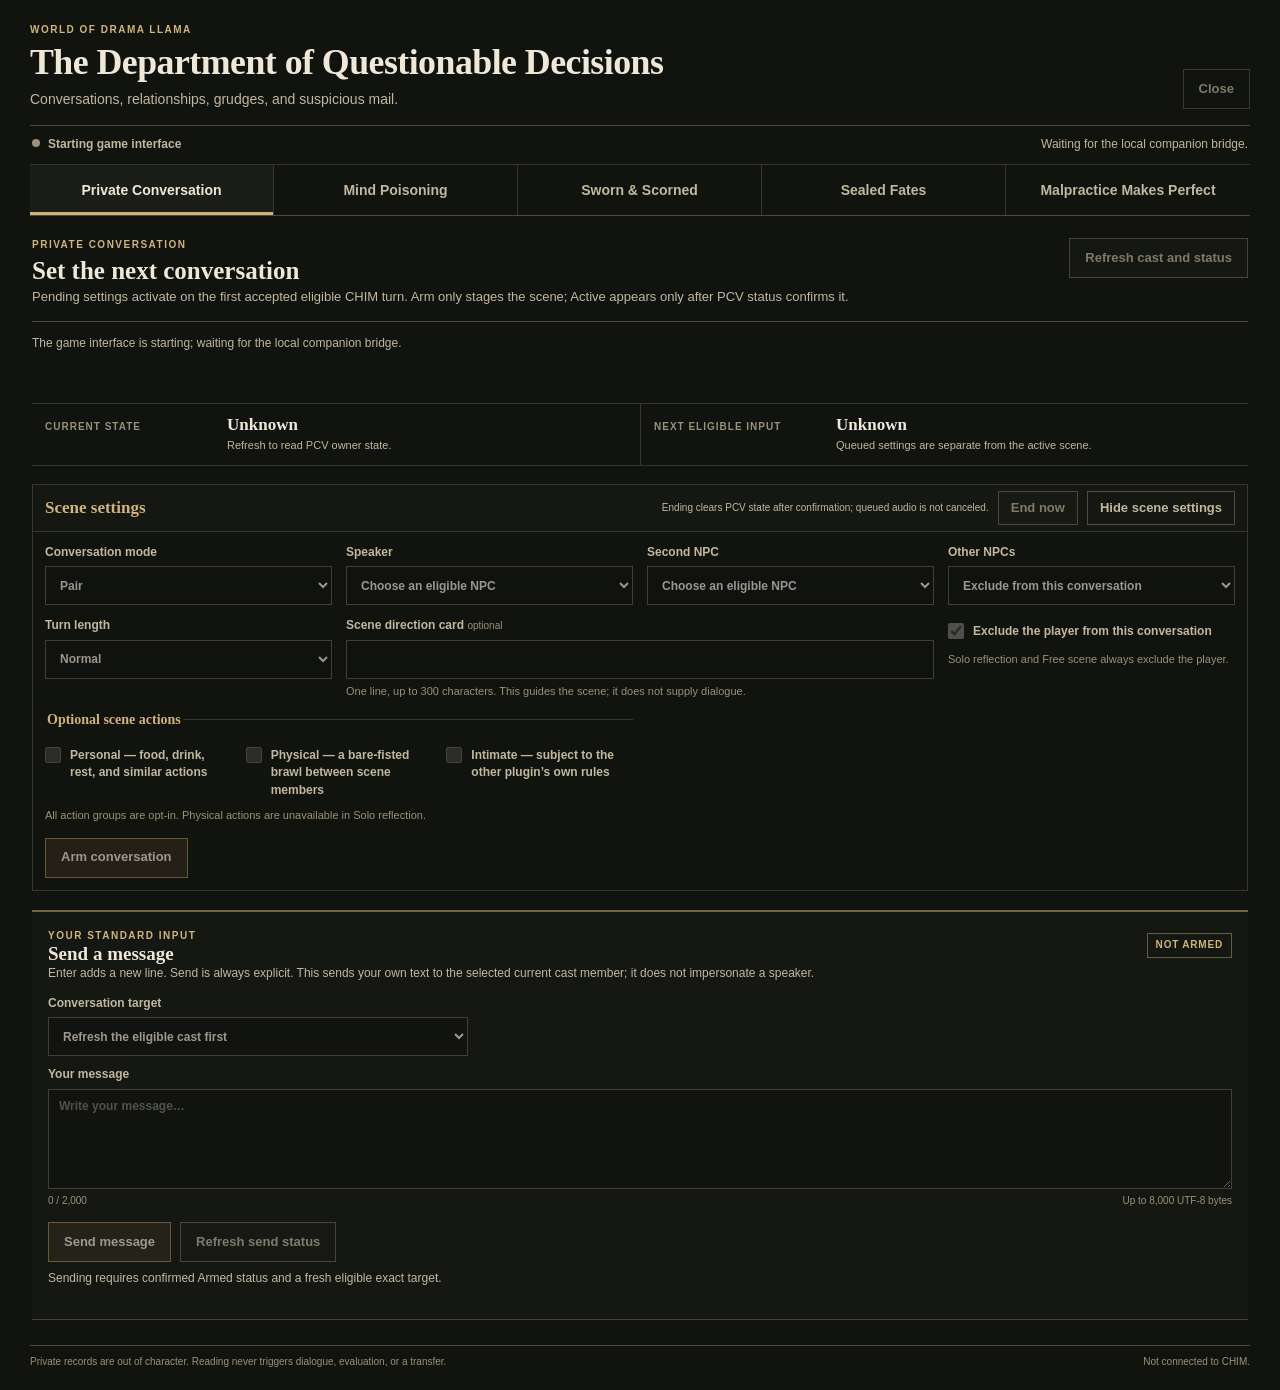
==== commit 65771d7f: "Fix confirmed mailboxes and support Sealed Fates dev.33" ====
--- a/ui/index.html
+++ b/ui/index.html
@@ -45,6 +45,7 @@
         <button id="pcv-refresh" class="button secondary" type="button">Refresh cast and status</button>
       </header>
       <p id="pcv-state" class="state-line" role="status" aria-live="polite">Private Conversation becomes available after CHIM connects.</p>
+      <p id="pcv-action-feedback" class="state-line" role="status" aria-live="polite"></p>
       <div class="pcv-summary">
         <div><span class="field-label">Current state</span><strong id="pcv-current">Unknown</strong><small id="pcv-current-detail">No owner status has been read.</small></div>
         <div><span class="field-label">Next eligible input</span><strong id="pcv-pending">Unknown</strong><small id="pcv-pending-detail">Queued settings are shown separately from an active scene.</small></div>
@@ -133,12 +134,24 @@
             <div id="letter-recovery" class="field-grid" aria-label="Unresolved letter operations">
               <div class="field span-two"><label for="letter-operation">Unresolved operation</label><select id="letter-operation" disabled><option value="">Waiting letters not confirmed</option></select><small id="letter-recovery-status" role="status" aria-live="polite"></small><small id="letter-pending-status" role="status" aria-live="polite"></small><small id="letter-recovery-result" role="status" aria-live="polite"></small></div>
             </div>
-            <div class="button-row"><button id="letter-review" class="button secondary" type="button" disabled>Review letter</button><button id="letter-send" class="button" type="button" disabled>Send sealed letter</button><button id="letter-pending-refresh" class="button secondary" type="button" disabled>Refresh waiting letters</button><button id="letter-pending-continue" class="button secondary" type="button" hidden disabled>Continue checking waiting letters</button><button id="letter-reconcile" class="button secondary" type="button" hidden>Reconcile same operation</button><button id="letter-resume" class="button secondary" type="button" hidden disabled>Resume delivery</button><button id="letter-new" class="button quiet" type="button" hidden>New letter / discard draft</button></div>
+            <div class="button-row"><button id="letter-review" class="button secondary" type="button" disabled>Review letter</button><button id="letter-send" class="button" type="button" disabled>Send sealed letter</button><button id="letter-pending-refresh" class="button secondary" type="button" disabled>Refresh waiting letters</button><button id="letter-pending-continue" class="button secondary" type="button" hidden disabled>Continue checking waiting letters</button><button id="letter-reconcile" class="button secondary" type="button" hidden>Refresh saved status</button><button id="letter-receipt-check" class="button secondary" type="button" hidden disabled>Check Skyrim receipt</button><button id="letter-resume" class="button secondary" type="button" hidden disabled>Resume delivery</button><button id="letter-new" class="button quiet" type="button" hidden>New letter / discard draft</button></div>
             <div id="letter-review-summary" class="review-summary" hidden></div><p id="letter-receipt" class="notice" role="status" aria-live="polite"></p>
           </section>
         </div>
       </section>
-      <section id="mailbox-view" class="mail-view" hidden><p class="notice">Recipient mailboxes list receipt-confirmed deliveries only. Reading a letter here creates no NPC exposure or player-read receipt.</p><div class="mail-grid mailbox-only"><section class="mailbox-panel wide-mailbox"><h3>Received letters</h3><div class="field"><label for="mailbox-recipient-secondary">Recipient mailbox</label><select id="mailbox-recipient-secondary" disabled><option value="">No authorized recipients</option></select></div><div class="button-row"><button id="mailbox-refresh-secondary" class="button secondary" type="button" disabled>Refresh mailbox</button><button id="mailbox-more-secondary" class="button quiet" type="button" disabled>Load older</button></div><div id="mailbox-list-secondary" class="mailbox-list"><p class="empty-row">Select a recipient and refresh.</p></div><article id="letter-detail-secondary" class="letter-detail" hidden><h4 id="detail-heading-secondary">Letter detail</h4><p id="detail-signature-secondary" class="subtle"></p><p id="detail-author-secondary" class="subtle" hidden></p><p id="detail-body-secondary" class="letter-body"></p><ul id="detail-attachments-secondary" class="detail-attachments"></ul><p class="subtle">Opening this record does not mean an NPC read or learned it.</p></article></section></div></section>
+      <section id="mailbox-view" class="mail-view" hidden>
+        <p class="notice">Recipient mailboxes list receipt-confirmed deliveries only. Reading a letter here creates no NPC exposure or player-read receipt.</p>
+        <div class="mail-grid mailbox-only"><section class="mailbox-panel wide-mailbox">
+          <h3>Received letters</h3>
+          <div class="button-row compact-row"><button id="mailbox-catalog-refresh" class="button secondary" type="button">Refresh recipients</button><button id="mailbox-catalog-more" class="button quiet" type="button" disabled>Load more recipients</button></div>
+          <div class="field"><label for="mailbox-recipient-secondary">Recipient mailbox</label><select id="mailbox-recipient-secondary" disabled><option value="">No authorized recipients</option></select></div>
+          <div class="button-row"><button id="mailbox-refresh-secondary" class="button secondary" type="button" disabled>Refresh mailbox</button><button id="mailbox-more-secondary" class="button quiet" type="button" disabled>Load older</button></div>
+          <p id="mailbox-read-state-secondary" class="state-line" role="status" aria-live="polite"></p>
+          <p id="mailbox-limited-secondary" class="notice"></p>
+          <div id="mailbox-list-secondary" class="mailbox-list"><p class="empty-row">Select a recipient and refresh.</p></div>
+          <article id="letter-detail-secondary" class="letter-detail" hidden><h4 id="detail-heading-secondary">Letter detail</h4><p id="detail-signature-secondary" class="subtle"></p><p id="detail-author-secondary" class="subtle" hidden></p><p id="detail-body-secondary" class="letter-body"></p><ul id="detail-attachments-secondary" class="detail-attachments"></ul><p class="subtle">Opening this record does not mean an NPC read or learned it.</p></article>
+        </section></div>
+      </section>
       <p id="mail-limited" class="notice"></p>
     </section>
 
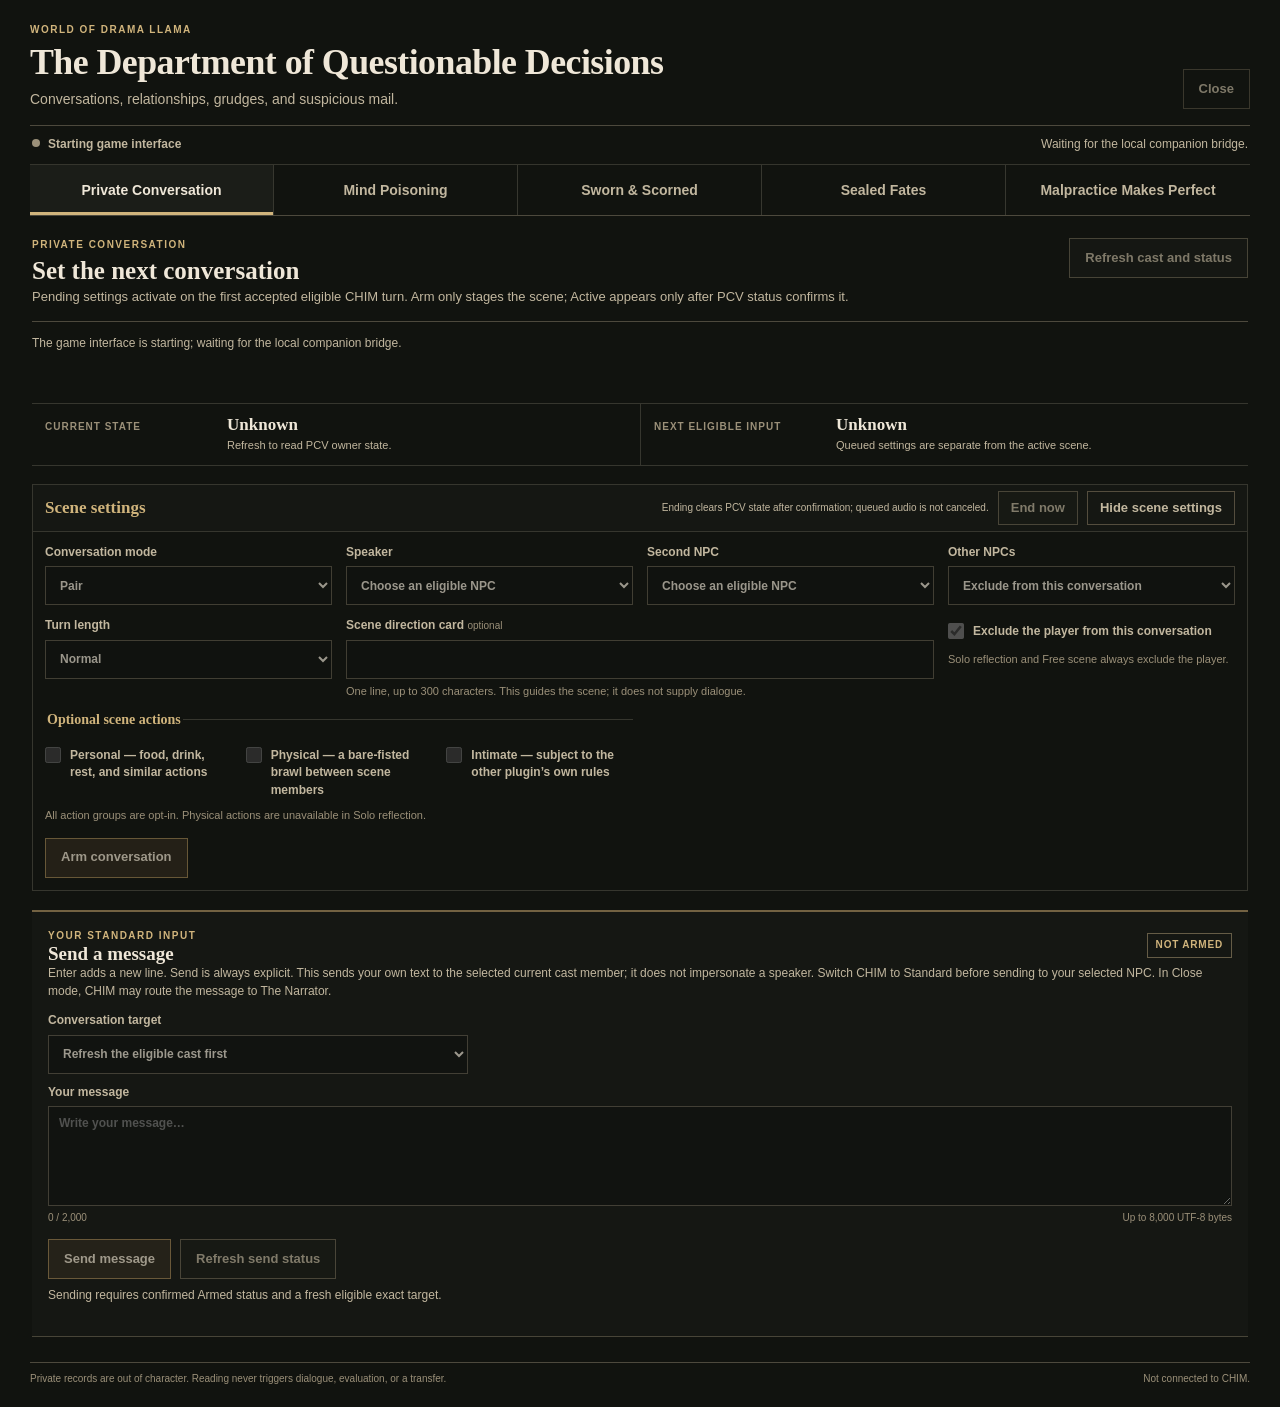
==== commit 1cd130e5: "Fix Private Conversation send refusals in Department alpha.2" ====
--- a/ui/index.html
+++ b/ui/index.html
@@ -91,7 +91,7 @@
       </form>
       <section class="compose-panel" aria-labelledby="pcv-input-heading">
         <div class="section-heading"><div><p class="eyebrow">YOUR STANDARD INPUT</p><h3 id="pcv-input-heading">Send a message</h3></div><span id="pcv-send-state" class="status-chip">Not armed</span></div>
-        <p class="subtle">Enter adds a new line. Send is always explicit. This sends your own text to the selected current cast member; it does not impersonate a speaker.</p>
+        <p class="subtle">Enter adds a new line. Send is always explicit. This sends your own text to the selected current cast member; it does not impersonate a speaker. Switch CHIM to Standard before sending to your selected NPC. In Close mode, CHIM may route the message to The Narrator.</p>
         <div class="field short-field"><label for="send-target">Conversation target</label><select id="send-target" disabled><option value="">Refresh the eligible cast first</option></select></div>
         <label class="field" for="pcv-text"><span>Your message</span><textarea id="pcv-text" rows="4" placeholder="Write your message…" disabled></textarea><span class="count-line"><span id="pcv-count">0 / 2,000</span><span>Up to 8,000 UTF-8 bytes</span></span></label>
         <div class="button-row"><button id="pcv-send" class="button" type="button" disabled>Send message</button><button id="pcv-refresh-send" class="button secondary" type="button">Refresh send status</button><button id="pcv-discard-unknown" class="button quiet" type="button" hidden>Discard unknown draft</button></div>
@@ -122,13 +122,15 @@
           <section class="compose-panel" aria-labelledby="compose-heading"><h3 id="compose-heading">Compose a letter</h3>
             <div class="field-grid">
               <div class="field"><label for="letter-writer">Writer</label><select id="letter-writer" disabled><option value="">No authorized writers</option></select></div>
+              <div class="field"><label for="compose-recipient-search">Find recipient by name</label><div class="button-row compact-row"><input id="compose-recipient-search" type="search" autocomplete="off" placeholder="Search authorized recipients" aria-describedby="compose-recipient-search-status" disabled><button id="compose-recipient-search-button" class="button secondary" type="button" disabled>Search</button></div><small id="compose-recipient-search-status" role="status" aria-live="polite"></small></div>
               <div class="field"><label for="letter-recipient">Recipient</label><select id="letter-recipient" disabled><option value="">No authorized recipients</option></select></div>
               <label class="check-label span-two"><input id="sign-as-other" type="checkbox" disabled><span>Sign as someone else</span></label>
               <div id="signature-wrap" class="field span-two" hidden><label for="letter-signature">Signature shown on the letter</label><select id="letter-signature" disabled><option value="">Choose an authorized signature</option></select><small>A signature is a claim. It does not change the selected writer.</small></div>
               <div class="field span-two"><label for="letter-body">Letter body</label><textarea id="letter-body" rows="6" disabled></textarea><span class="count-line"><span id="letter-count">0 / 2,000</span><span>Written by the selected OOC writer · 2,000 characters max</span></span></div>
             </div>
-            <div class="inventory-block"><div class="section-heading"><div><h4>Your inventory</h4><p class="subtle">Payer is fixed to the player. Only supported current holdings appear here.</p></div><div class="gold-control"><label for="gold-amount">Gold</label><input id="gold-amount" type="number" min="0" step="1" value="0" disabled></div></div>
-              <div id="inventory-items" class="inventory-items"><p class="empty-row">Refresh inventory to see supported items.</p></div>
+            <div class="inventory-block"><div class="section-heading"><div><h4>Eligible items</h4><p class="subtle">Payer is fixed to the player. Search the items available for attachment. Selected items stay visible.</p></div><div class="gold-control"><label for="gold-amount">Gold</label><input id="gold-amount" type="number" min="0" step="1" value="0" disabled></div></div>
+              <div class="field inventory-filter"><label for="inventory-filter">Filter items by name</label><input id="inventory-filter" type="search" placeholder="Search item names" disabled><small>This snapshot may omit other game items; omitted items are not identified.</small></div>
+              <div id="inventory-items" class="inventory-items"><p class="empty-row">Refresh inventory to list eligible attachment items.</p></div>
               <p id="attachment-count" class="notice">0 / 8 unique attachment types · Gold counts as one.</p>
             </div>
             <div id="letter-recovery" class="field-grid" aria-label="Unresolved letter operations">
@@ -144,6 +146,7 @@
         <div class="mail-grid mailbox-only"><section class="mailbox-panel wide-mailbox">
           <h3>Received letters</h3>
           <div class="button-row compact-row"><button id="mailbox-catalog-refresh" class="button secondary" type="button">Refresh recipients</button><button id="mailbox-catalog-more" class="button quiet" type="button" disabled>Load more recipients</button></div>
+          <div class="field"><label for="mailbox-recipient-search">Find mailbox by recipient name</label><div class="button-row compact-row"><input id="mailbox-recipient-search" type="search" autocomplete="off" placeholder="Search authorized mailboxes" aria-describedby="mailbox-recipient-search-status" disabled><button id="mailbox-recipient-search-button" class="button secondary" type="button" disabled>Search</button></div><small id="mailbox-recipient-search-status" role="status" aria-live="polite"></small></div>
           <div class="field"><label for="mailbox-recipient-secondary">Recipient mailbox</label><select id="mailbox-recipient-secondary" disabled><option value="">No authorized recipients</option></select></div>
           <div class="button-row"><button id="mailbox-refresh-secondary" class="button secondary" type="button" disabled>Refresh mailbox</button><button id="mailbox-more-secondary" class="button quiet" type="button" disabled>Load older</button></div>
           <p id="mailbox-read-state-secondary" class="state-line" role="status" aria-live="polite"></p>
--- a/ui/app.css
+++ b/ui/app.css
@@ -128,6 +128,9 @@
 .gold-control input { min-height: 34px; padding: 5px 7px; }
 .inventory-items { max-height: 220px; overflow-y: auto; border-top: 1px solid #36362e; margin-top: 8px; }
 .inventory-row { display: grid; grid-template-columns: 25px minmax(130px, 1fr) auto 95px; gap: 8px; align-items: center; padding: 7px 4px; border-bottom: 1px solid #33342d; font-size: 11px; }
+.inventory-filter { grid-template-columns: max-content minmax(0, 420px); align-items: center; margin: 8px 0; }
+.inventory-filter small { grid-column: 2; }
+#inventory-items > .inventory-row[hidden] { display: none; }
 .inventory-row input[type="checkbox"] { width: 16px; height: 16px; accent-color: var(--brass); }
 .inventory-row input[type="number"] { width: 85px; min-height: 32px; padding: 4px 6px; border: 1px solid #5f594a; background: #10120f; color: var(--ink); }
 .inventory-row small { color: var(--muted); }
